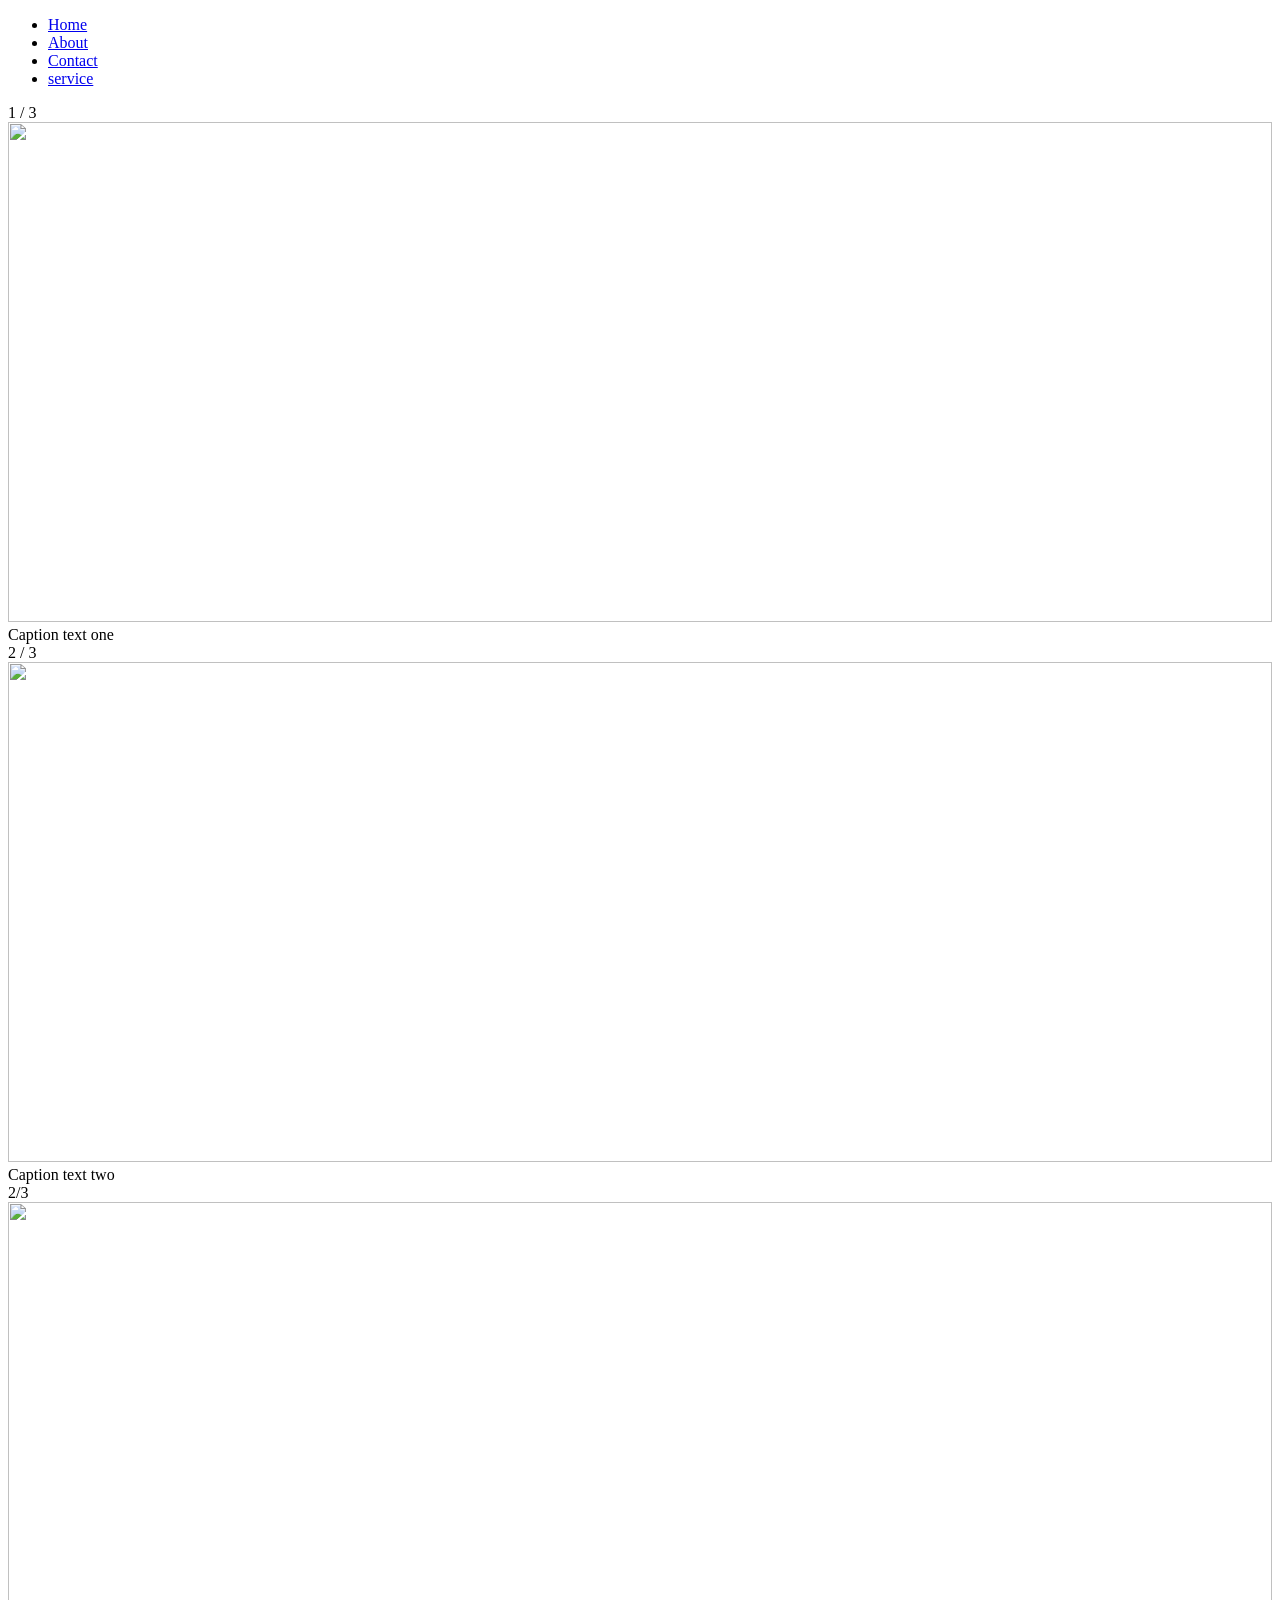
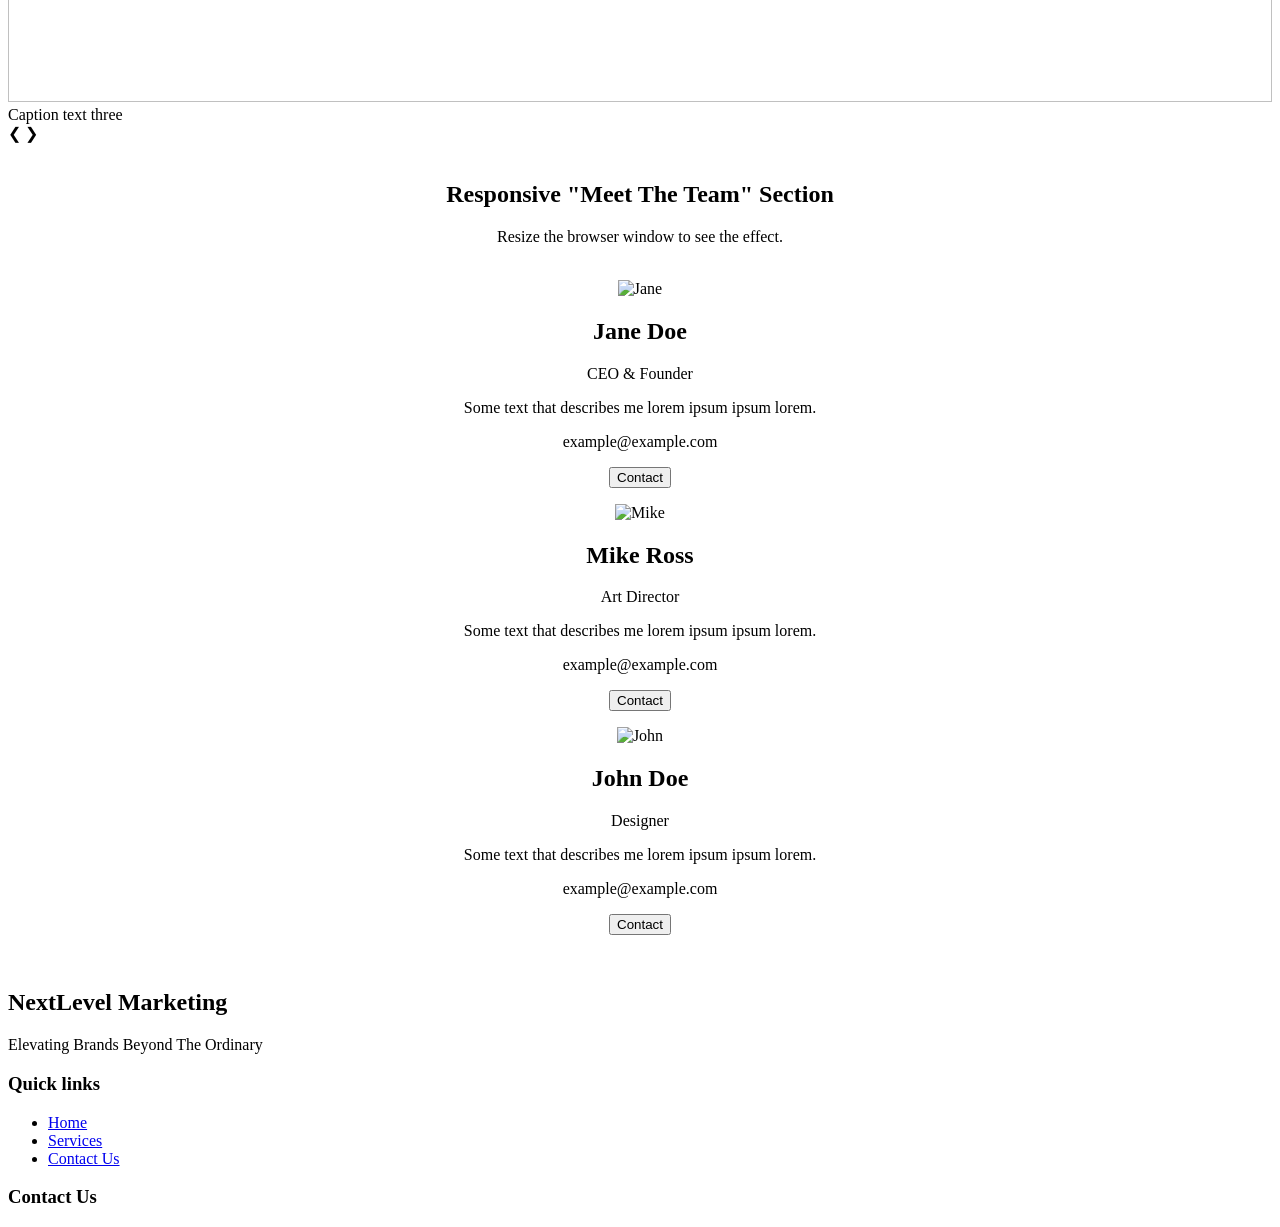
==== index.html @ dba1201b "Add files via upload" ====
<!DOCTYPE html>
<html lang="en">

<head>
    <meta charset="UTF-8" />
    <meta name="viewport" content="width=device-width, initial-scale=1.0" />
    <link rel="stylesheet" href="./css/stylesheet.css">
    <title>NextLevel Marketing</title>
    <link rel="icon" href="./Icon./icon.png">

</head>

<body>
    <!--Navigation starts-->
    <nav>
        <div class="navbar">
            <a href="#" class="logo"> </a>
            <!--hamburger-->
            <div class="hamburger" id="hamburger">
                <span></span>
                <span></span>
                <span></span>
            </div>
            <ul class="nav-links" id="navLinks">
                <li><a href="./index.html">Home</a></li>



                <li><a href="./About.html">About</a></li>
                <li><a href="./Contact.html">Contact</a></li>
                <li> <a href="./service.html"> service</a></li>
            </ul>
        </div>

    </nav>
    <!--Navigaton Ends-->

    <!--Slide Show Starts-->
    <div class="slideshow-container carousalmargin">
        <!--Full Width images with number and caption text-->
        <div class="mySlides fade">
            <div class="numbertext"> 1 / 3 </div>
            <img src="./images/image1.png" style="Height: 500px; Width: 100% ">
            <div class="text">Caption text one</div>
        </div>

        <div class="mySlides fade">
            <div class="numbertext"> 2 / 3 </div>
            <img src="./images/image2.png" style="Height:500px; Width: 100%">
            <div class="text">Caption text two</div>
        </div>

        <div class="mySlides fade">
            <div class="numbertext"> 2/3 </div>
            <img src="./images/image3.png" style="Height:500px; Width:100%">
            <div class="text"> Caption text three</div>

        </div>

        <!--Next and previous buttons-->
        <a class="prev" onclick="plusSlides(-1)">&#10094;</a>
        <a class="next" onclick="plusSlides(1)"> &#10095; </a>
    </div>
    <br>

    <!--The dots/circles-->
    <div style="text-align:center">
        <span class="dot" onclick="CurrentSlide(1)"></span>
        <span class="dot" onclick="CurrentSlide(2)"></span>
        <span class="dot" onclick="CurrentSlide(3)"></span>
    </div>
    <!--Slide show ends-->
    <Center>
        <h2>Responsive "Meet The Team" Section</h2>
        <p>Resize the browser window to see the effect.</p>
        <br>

        <div class="row">
            <div class="column">
                <div class="card">
                    <img src="/w3images/team1.jpg" alt="Jane" style="width:100%">
                    <div class="container">
                        <h2>Jane Doe</h2>
                        <p class="title">CEO & Founder</p>
                        <p>Some text that describes me lorem ipsum ipsum lorem.</p>
                        <p>example@example.com</p>
                        <p><button class="button">Contact</button></p>
                    </div>
                </div>
            </div>

            <div class="column">
                <div class="card">
                    <img src="/w3images/team2.jpg" alt="Mike" style="width:100%">
                    <div class="container">
                        <h2>Mike Ross</h2>
                        <p class="title">Art Director</p>
                        <p>Some text that describes me lorem ipsum ipsum lorem.</p>
                        <p>example@example.com</p>
                        <p><button class="button">Contact</button></p>
                    </div>
                </div>
            </div>

            <div class="column">
                <div class="card">
                    <img src="/w3images/team3.jpg" alt="John" style="width:100%">
                    <div class="container">
                        <h2>John Doe</h2>
                        <p class="title">Designer</p>
                        <p>Some text that describes me lorem ipsum ipsum lorem.</p>
                        <p>example@example.com</p>
                        <p><button class="button">Contact</button></p>
                    </div>
                </div>
            </div>
        </div>
    </Center><br>
    <script src="./Javascript.srcipt101.js"></script>

</body>

<footer>
    <div class="footer-logo">
        <h2>NextLevel Marketing</h2>
        <p>Elevating Brands Beyond The Ordinary </p>
    </div>

    <div class="footer-links">
        <h3>Quick links</h3>
        <ul>
            <li><a href="#"> Home</a></li>
            <li><a href="#">Services</a></li>
            <li><a href="#">Contact Us </a> </li>
        </ul>
    </div>

    <div class="footer-contact">
        <h3>Contact Us</h3>
        <p> </p>
    </div>
</footer>

<script src="./javascript/script.js"></script>

</html>
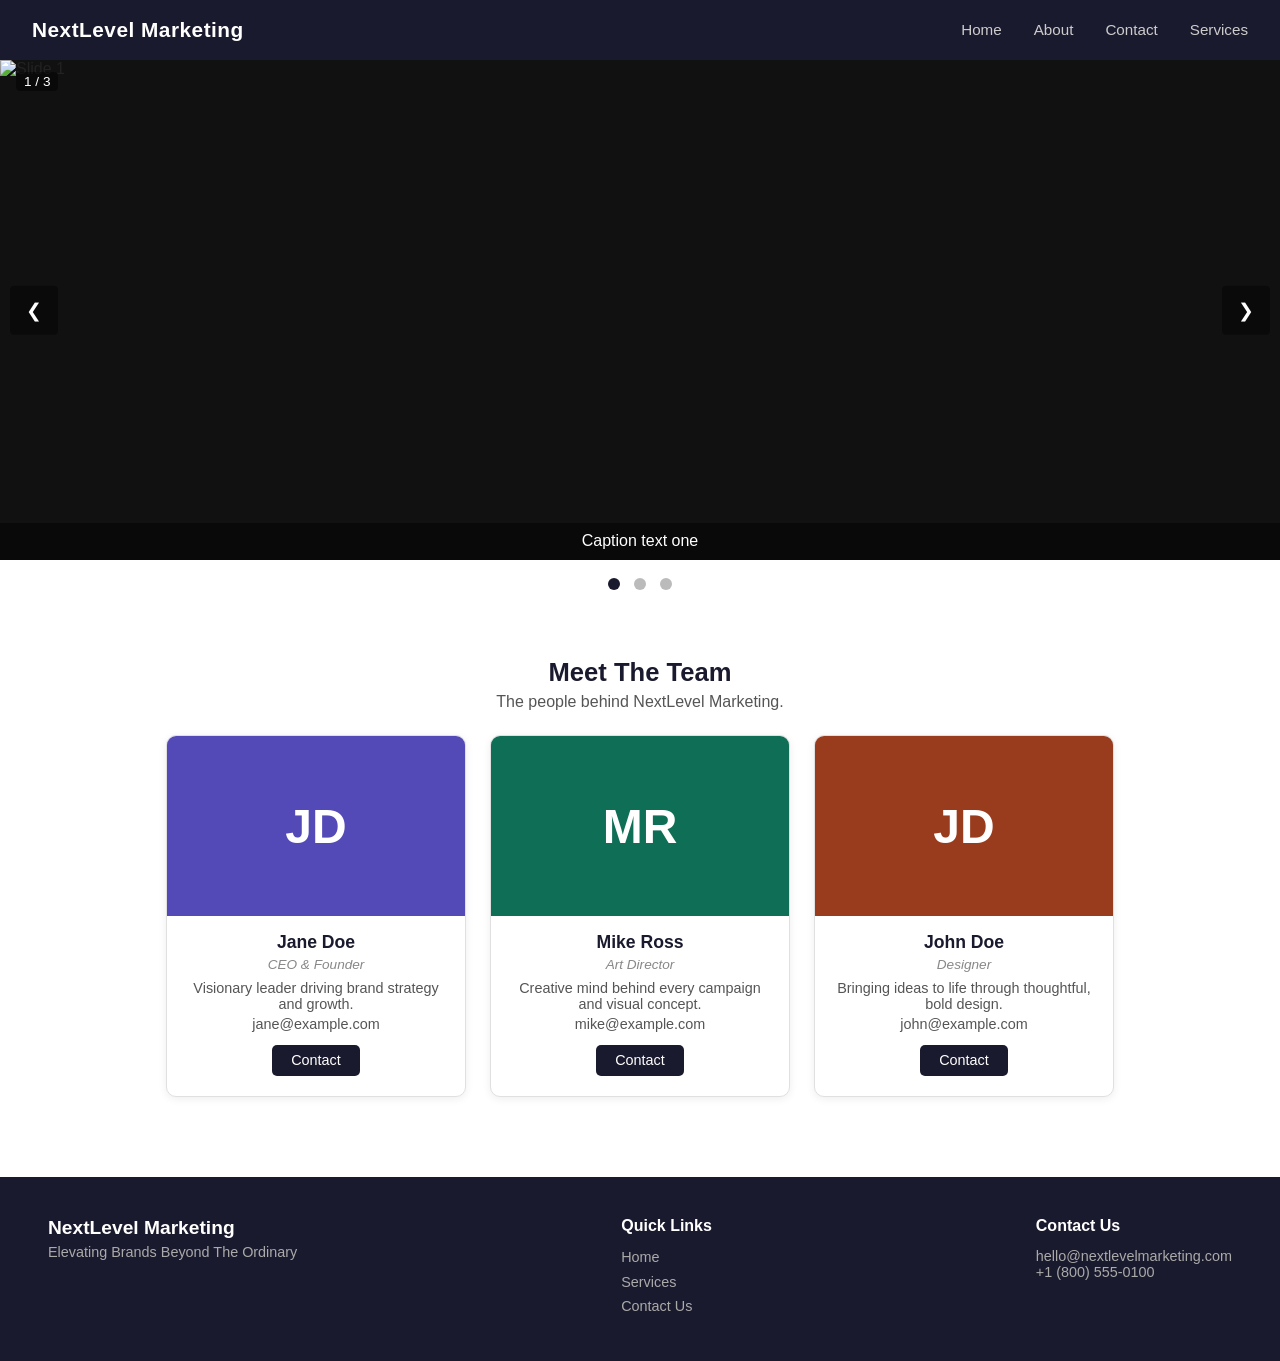
==== commit 5afcae13: "Add files via upload" ====
--- a/index.html
+++ b/index.html
@@ -1,146 +1,423 @@
-<!DOCTYPE html>
-<html lang="en">
-
-<head>
-    <meta charset="UTF-8" />
-    <meta name="viewport" content="width=device-width, initial-scale=1.0" />
-    <link rel="stylesheet" href="./css/stylesheet.css">
-    <title>NextLevel Marketing</title>
-    <link rel="icon" href="./Icon./icon.png">
-
-</head>
-
-<body>
-    <!--Navigation starts-->
-    <nav>
-        <div class="navbar">
-            <a href="#" class="logo"> </a>
-            <!--hamburger-->
-            <div class="hamburger" id="hamburger">
-                <span></span>
-                <span></span>
-                <span></span>
-            </div>
-            <ul class="nav-links" id="navLinks">
-                <li><a href="./index.html">Home</a></li>
-
-
-
-                <li><a href="./About.html">About</a></li>
-                <li><a href="./Contact.html">Contact</a></li>
-                <li> <a href="./service.html"> service</a></li>
-            </ul>
-        </div>
-
-    </nav>
-    <!--Navigaton Ends-->
-
-    <!--Slide Show Starts-->
-    <div class="slideshow-container carousalmargin">
-        <!--Full Width images with number and caption text-->
-        <div class="mySlides fade">
-            <div class="numbertext"> 1 / 3 </div>
-            <img src="./images/image1.png" style="Height: 500px; Width: 100% ">
-            <div class="text">Caption text one</div>
-        </div>
-
-        <div class="mySlides fade">
-            <div class="numbertext"> 2 / 3 </div>
-            <img src="./images/image2.png" style="Height:500px; Width: 100%">
-            <div class="text">Caption text two</div>
-        </div>
-
-        <div class="mySlides fade">
-            <div class="numbertext"> 2/3 </div>
-            <img src="./images/image3.png" style="Height:500px; Width:100%">
-            <div class="text"> Caption text three</div>
-
-        </div>
-
-        <!--Next and previous buttons-->
-        <a class="prev" onclick="plusSlides(-1)">&#10094;</a>
-        <a class="next" onclick="plusSlides(1)"> &#10095; </a>
-    </div>
-    <br>
-
-    <!--The dots/circles-->
-    <div style="text-align:center">
-        <span class="dot" onclick="CurrentSlide(1)"></span>
-        <span class="dot" onclick="CurrentSlide(2)"></span>
-        <span class="dot" onclick="CurrentSlide(3)"></span>
-    </div>
-    <!--Slide show ends-->
-    <Center>
-        <h2>Responsive "Meet The Team" Section</h2>
-        <p>Resize the browser window to see the effect.</p>
-        <br>
-
-        <div class="row">
-            <div class="column">
-                <div class="card">
-                    <img src="/w3images/team1.jpg" alt="Jane" style="width:100%">
-                    <div class="container">
-                        <h2>Jane Doe</h2>
-                        <p class="title">CEO & Founder</p>
-                        <p>Some text that describes me lorem ipsum ipsum lorem.</p>
-                        <p>example@example.com</p>
-                        <p><button class="button">Contact</button></p>
-                    </div>
-                </div>
-            </div>
-
-            <div class="column">
-                <div class="card">
-                    <img src="/w3images/team2.jpg" alt="Mike" style="width:100%">
-                    <div class="container">
-                        <h2>Mike Ross</h2>
-                        <p class="title">Art Director</p>
-                        <p>Some text that describes me lorem ipsum ipsum lorem.</p>
-                        <p>example@example.com</p>
-                        <p><button class="button">Contact</button></p>
-                    </div>
-                </div>
-            </div>
-
-            <div class="column">
-                <div class="card">
-                    <img src="/w3images/team3.jpg" alt="John" style="width:100%">
-                    <div class="container">
-                        <h2>John Doe</h2>
-                        <p class="title">Designer</p>
-                        <p>Some text that describes me lorem ipsum ipsum lorem.</p>
-                        <p>example@example.com</p>
-                        <p><button class="button">Contact</button></p>
-                    </div>
-                </div>
-            </div>
-        </div>
-    </Center><br>
-    <script src="./Javascript.srcipt101.js"></script>
-
-</body>
-
-<footer>
-    <div class="footer-logo">
-        <h2>NextLevel Marketing</h2>
-        <p>Elevating Brands Beyond The Ordinary </p>
-    </div>
-
-    <div class="footer-links">
-        <h3>Quick links</h3>
-        <ul>
-            <li><a href="#"> Home</a></li>
-            <li><a href="#">Services</a></li>
-            <li><a href="#">Contact Us </a> </li>
-        </ul>
-    </div>
-
-    <div class="footer-contact">
-        <h3>Contact Us</h3>
-        <p> </p>
-    </div>
-</footer>
-
-<script src="./javascript/script.js"></script>
-
-</html>+<!DOCTYPE html>
+<html lang="en">
+<head>
+  <meta charset="UTF-8" />
+  <meta name="viewport" content="width=device-width, initial-scale=1.0" />
+  <title>NextLevel Marketing</title>
+  <style>
+    *, *::before, *::after { box-sizing: border-box; margin: 0; padding: 0; }
+
+    body {
+      font-family: Arial, sans-serif;
+      color: #222;
+      background: #fff;
+    }
+
+    /* ── Navigation ── */
+    nav {
+      background: #1a1a2e;
+      position: sticky;
+      top: 0;
+      z-index: 100;
+    }
+
+    .navbar {
+      display: flex;
+      align-items: center;
+      justify-content: space-between;
+      padding: 0 2rem;
+      height: 60px;
+    }
+
+    .logo {
+      font-size: 1.3rem;
+      font-weight: 700;
+      color: #fff;
+      text-decoration: none;
+      letter-spacing: 0.5px;
+    }
+
+    .logo::after { content: "NextLevel Marketing"; }
+
+    .nav-links {
+      list-style: none;
+      display: flex;
+      gap: 2rem;
+    }
+
+    .nav-links a {
+      color: #ccc;
+      text-decoration: none;
+      font-size: 0.95rem;
+      transition: color 0.2s;
+    }
+
+    .nav-links a:hover { color: #fff; }
+
+    .hamburger {
+      display: none;
+      flex-direction: column;
+      gap: 5px;
+      cursor: pointer;
+    }
+
+    .hamburger span {
+      display: block;
+      width: 25px;
+      height: 2px;
+      background: #fff;
+      transition: all 0.3s;
+    }
+
+    @media (max-width: 640px) {
+      .hamburger { display: flex; }
+
+      .nav-links {
+        display: none;
+        flex-direction: column;
+        gap: 0;
+        background: #1a1a2e;
+        position: absolute;
+        top: 60px;
+        left: 0;
+        width: 100%;
+        padding: 1rem 2rem;
+      }
+
+      .nav-links.open { display: flex; }
+      .nav-links li { padding: 0.6rem 0; border-bottom: 1px solid #333; }
+    }
+
+    /* ── Slideshow ── */
+    .slideshow-container {
+      position: relative;
+      width: 100%;
+      overflow: hidden;
+      background: #111;
+    }
+
+    .mySlides { display: none; position: relative; }
+    .mySlides.active { display: block; }
+
+    .mySlides img {
+      width: 100%;
+      height: 500px;
+      object-fit: cover;
+      display: block;
+    }
+
+    .numbertext {
+      position: absolute;
+      top: 12px;
+      left: 16px;
+      color: #fff;
+      font-size: 0.85rem;
+      background: rgba(0,0,0,0.45);
+      padding: 2px 8px;
+      border-radius: 4px;
+    }
+
+    .slide-caption {
+      position: absolute;
+      bottom: 0;
+      width: 100%;
+      text-align: center;
+      color: #fff;
+      background: rgba(0,0,0,0.45);
+      padding: 0.6rem;
+      font-size: 1rem;
+    }
+
+    .prev, .next {
+      position: absolute;
+      top: 50%;
+      transform: translateY(-50%);
+      background: rgba(0,0,0,0.4);
+      color: #fff;
+      border: none;
+      padding: 0.8rem 1rem;
+      cursor: pointer;
+      font-size: 1.2rem;
+      border-radius: 4px;
+      user-select: none;
+      z-index: 10;
+      transition: background 0.2s;
+    }
+
+    .prev:hover, .next:hover { background: rgba(0,0,0,0.7); }
+    .prev { left: 10px; }
+    .next { right: 10px; }
+
+    .dots {
+      text-align: center;
+      padding: 1rem 0;
+    }
+
+    .dot {
+      display: inline-block;
+      width: 12px;
+      height: 12px;
+      margin: 0 5px;
+      background: #bbb;
+      border-radius: 50%;
+      cursor: pointer;
+      transition: background 0.3s;
+    }
+
+    .dot.active { background: #1a1a2e; }
+
+    /* ── Team Section ── */
+    .team-section {
+      text-align: center;
+      padding: 3rem 1rem 2rem;
+    }
+
+    .team-section h2 {
+      font-size: 1.6rem;
+      margin-bottom: 0.4rem;
+      color: #1a1a2e;
+    }
+
+    .team-section p { color: #555; margin-bottom: 1.5rem; }
+
+    .row {
+      display: flex;
+      flex-wrap: wrap;
+      justify-content: center;
+      gap: 1.5rem;
+      max-width: 1000px;
+      margin: 0 auto;
+    }
+
+    .column { flex: 1 1 260px; max-width: 300px; }
+
+    .card {
+      background: #fff;
+      border: 1px solid #e0e0e0;
+      border-radius: 10px;
+      overflow: hidden;
+      box-shadow: 0 2px 8px rgba(0,0,0,0.07);
+      transition: transform 0.2s, box-shadow 0.2s;
+    }
+
+    .card:hover {
+      transform: translateY(-4px);
+      box-shadow: 0 6px 18px rgba(0,0,0,0.12);
+    }
+
+    .card .avatar {
+      width: 100%;
+      height: 180px;
+      display: flex;
+      align-items: center;
+      justify-content: center;
+      font-size: 3rem;
+      font-weight: 700;
+      color: #fff;
+    }
+
+    .card .avatar.purple { background: #534AB7; }
+    .card .avatar.teal   { background: #0F6E56; }
+    .card .avatar.coral  { background: #993C1D; }
+
+    .card .container {
+      padding: 1rem;
+      text-align: center;
+    }
+
+    .card h2 { font-size: 1.1rem; margin-bottom: 0.2rem; color: #1a1a2e; }
+
+    .card .title {
+      color: #888;
+      font-size: 0.85rem;
+      margin-bottom: 0.5rem;
+      font-style: italic;
+    }
+
+    .card p { font-size: 0.9rem; color: #555; margin-bottom: 0.3rem; }
+
+    .card .button {
+      margin-top: 0.5rem;
+      padding: 0.45rem 1.2rem;
+      background: #1a1a2e;
+      color: #fff;
+      border: none;
+      border-radius: 5px;
+      cursor: pointer;
+      font-size: 0.9rem;
+      transition: background 0.2s;
+    }
+
+    .card .button:hover { background: #534AB7; }
+
+    /* ── Footer ── */
+    footer {
+      background: #1a1a2e;
+      color: #ccc;
+      display: flex;
+      flex-wrap: wrap;
+      justify-content: space-between;
+      gap: 2rem;
+      padding: 2.5rem 3rem;
+      margin-top: 3rem;
+    }
+
+    footer h2 { color: #fff; font-size: 1.2rem; margin-bottom: 0.3rem; }
+    footer h3 { color: #fff; font-size: 1rem; margin-bottom: 0.8rem; }
+    footer p  { font-size: 0.9rem; color: #aaa; }
+
+    .footer-links ul { list-style: none; }
+    .footer-links li { margin-bottom: 0.4rem; }
+    .footer-links a { color: #aaa; text-decoration: none; font-size: 0.9rem; transition: color 0.2s; }
+    .footer-links a:hover { color: #fff; }
+  </style>
+</head>
+<body>
+
+  <!-- Navigation -->
+  <nav>
+    <div class="navbar">
+      <a href="index.html" class="logo"></a>
+      <div class="hamburger" id="hamburger" aria-label="Toggle menu" role="button" tabindex="0">
+        <span></span>
+        <span></span>
+        <span></span>
+      </div>
+      <ul class="nav-links" id="navLinks">
+        <li><a href="index.html">Home</a></li>
+        <li><a href="About.html">About</a></li>
+        <li><a href="Contact.html">Contact</a></li>
+        <li><a href="service.html">Services</a></li>
+      </ul>
+    </div>
+  </nav>
+
+  <!-- Slideshow -->
+  <div class="slideshow-container">
+    <div class="mySlides active">
+      <div class="numbertext">1 / 3</div>
+      <img src="./images/image1.png" alt="Slide 1">
+      <div class="slide-caption">Caption text one</div>
+    </div>
+    <div class="mySlides">
+      <div class="numbertext">2 / 3</div>
+      <img src="./images/image2.png" alt="Slide 2">
+      <div class="slide-caption">Caption text two</div>
+    </div>
+    <div class="mySlides">
+      <div class="numbertext">3 / 3</div>
+      <img src="./images/image3.png" alt="Slide 3">
+      <div class="slide-caption">Caption text three</div>
+    </div>
+    <button class="prev" onclick="changeSlide(-1)">&#10094;</button>
+    <button class="next" onclick="changeSlide(1)">&#10095;</button>
+  </div>
+
+  <div class="dots">
+    <span class="dot active" onclick="goToSlide(0)"></span>
+    <span class="dot" onclick="goToSlide(1)"></span>
+    <span class="dot" onclick="goToSlide(2)"></span>
+  </div>
+
+  <!-- Meet the Team -->
+  <section class="team-section">
+    <h2>Meet The Team</h2>
+    <p>The people behind NextLevel Marketing.</p>
+
+    <div class="row">
+      <div class="column">
+        <div class="card">
+          <div class="avatar purple">JD</div>
+          <div class="container">
+            <h2>Jane Doe</h2>
+            <p class="title">CEO &amp; Founder</p>
+            <p>Visionary leader driving brand strategy and growth.</p>
+            <p>jane@example.com</p>
+            <p><button class="button">Contact</button></p>
+          </div>
+        </div>
+      </div>
+
+      <div class="column">
+        <div class="card">
+          <div class="avatar teal">MR</div>
+          <div class="container">
+            <h2>Mike Ross</h2>
+            <p class="title">Art Director</p>
+            <p>Creative mind behind every campaign and visual concept.</p>
+            <p>mike@example.com</p>
+            <p><button class="button">Contact</button></p>
+          </div>
+        </div>
+      </div>
+
+      <div class="column">
+        <div class="card">
+          <div class="avatar coral">JD</div>
+          <div class="container">
+            <h2>John Doe</h2>
+            <p class="title">Designer</p>
+            <p>Bringing ideas to life through thoughtful, bold design.</p>
+            <p>john@example.com</p>
+            <p><button class="button">Contact</button></p>
+          </div>
+        </div>
+      </div>
+    </div>
+  </section>
+
+  <!-- Footer -->
+  <footer>
+    <div class="footer-logo">
+      <h2>NextLevel Marketing</h2>
+      <p>Elevating Brands Beyond The Ordinary</p>
+    </div>
+
+    <div class="footer-links">
+      <h3>Quick Links</h3>
+      <ul>
+        <li><a href="index.html">Home</a></li>
+        <li><a href="service.html">Services</a></li>
+        <li><a href="Contact.html">Contact Us</a></li>
+      </ul>
+    </div>
+
+    <div class="footer-contact">
+      <h3>Contact Us</h3>
+      <p>hello@nextlevelmarketing.com</p>
+      <p>+1 (800) 555-0100</p>
+    </div>
+  </footer>
+
+  <script>
+    /* ── Hamburger ── */
+    const hamburger = document.getElementById('hamburger');
+    const navLinks  = document.getElementById('navLinks');
+
+    function toggleMenu() { navLinks.classList.toggle('open'); }
+    hamburger.addEventListener('click', toggleMenu);
+    hamburger.addEventListener('keydown', e => { if (e.key === 'Enter' || e.key === ' ') toggleMenu(); });
+
+    /* ── Slideshow ── */
+    let currentSlide = 0;
+    const slides = document.querySelectorAll('.mySlides');
+    const dots   = document.querySelectorAll('.dot');
+    let autoTimer;
+
+    function showSlide(n) {
+      slides[currentSlide].classList.remove('active');
+      dots[currentSlide].classList.remove('active');
+      currentSlide = (n + slides.length) % slides.length;
+      slides[currentSlide].classList.add('active');
+      dots[currentSlide].classList.add('active');
+    }
+
+    function changeSlide(dir) { clearInterval(autoTimer); showSlide(currentSlide + dir); startAuto(); }
+    function goToSlide(n)     { clearInterval(autoTimer); showSlide(n); startAuto(); }
+    function startAuto()      { autoTimer = setInterval(() => showSlide(currentSlide + 1), 4000); }
+
+    startAuto();
+  </script>
+
+</body>
+</html>
